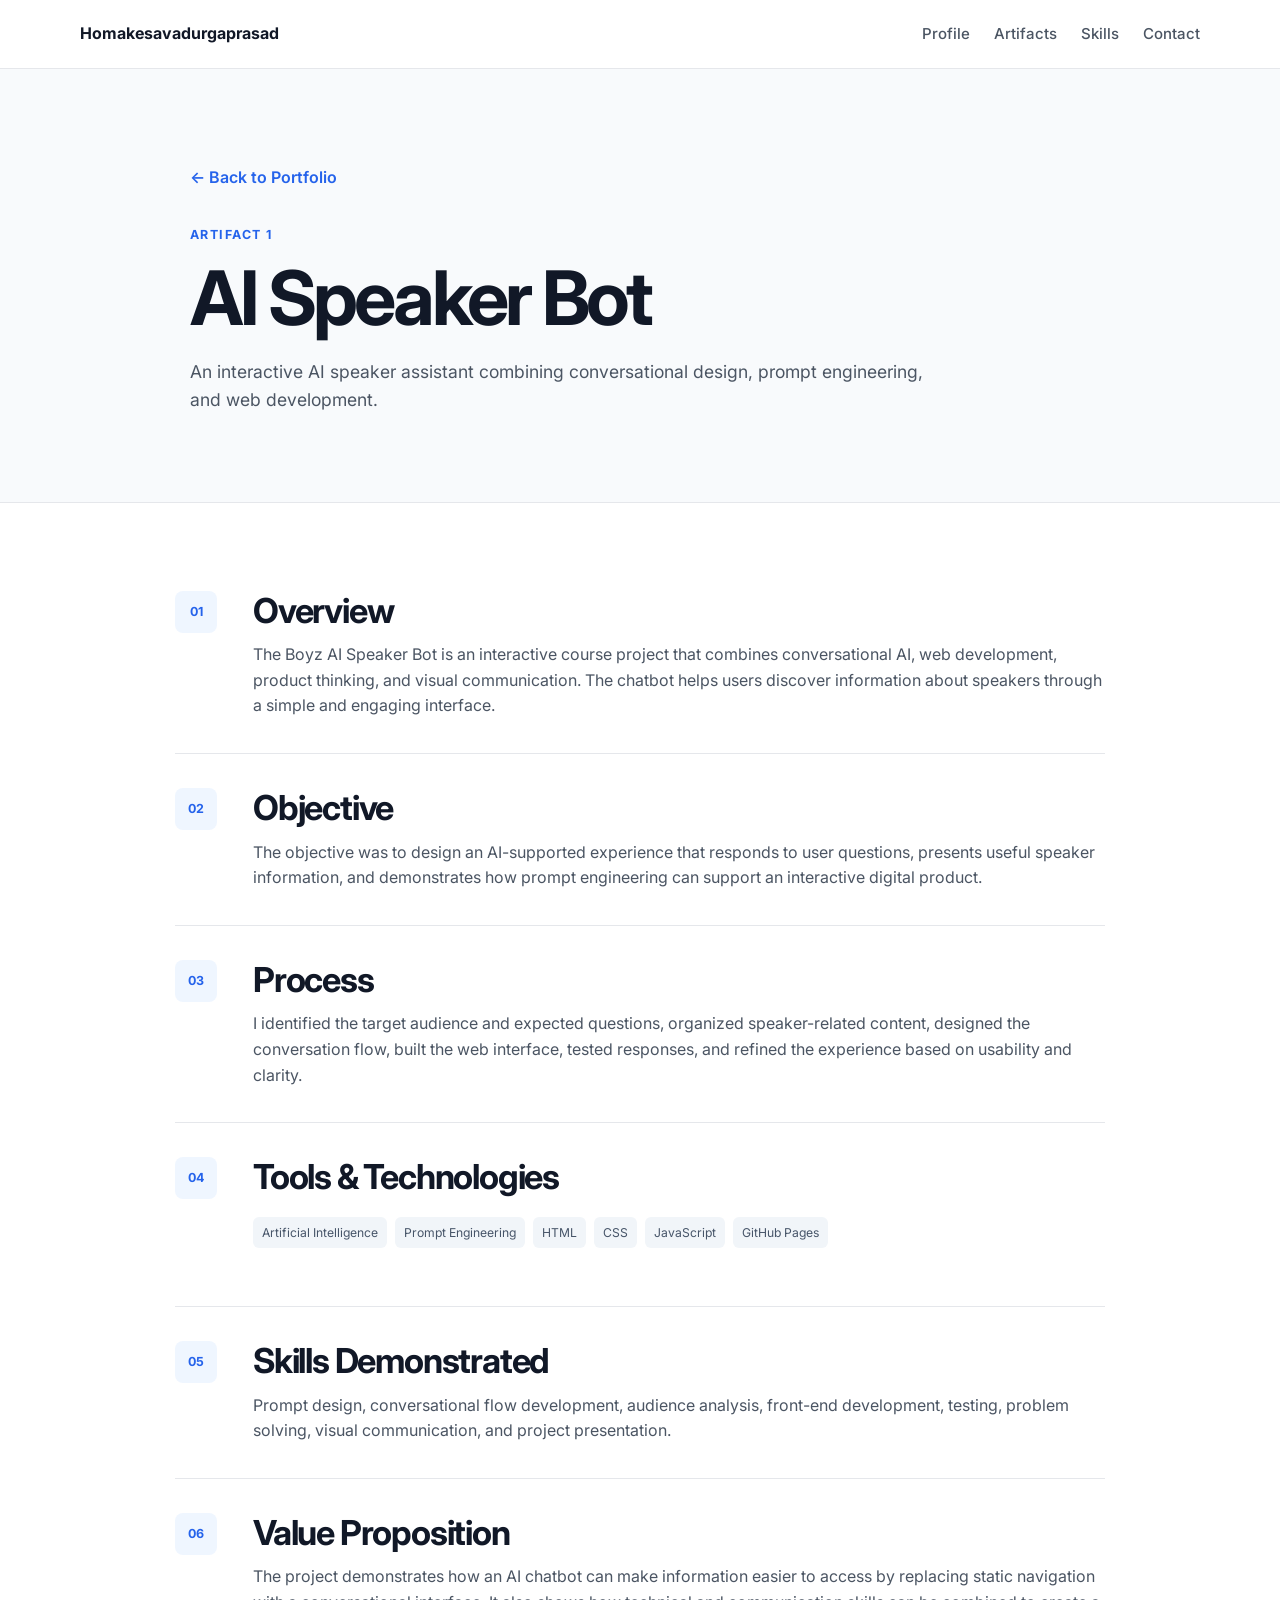
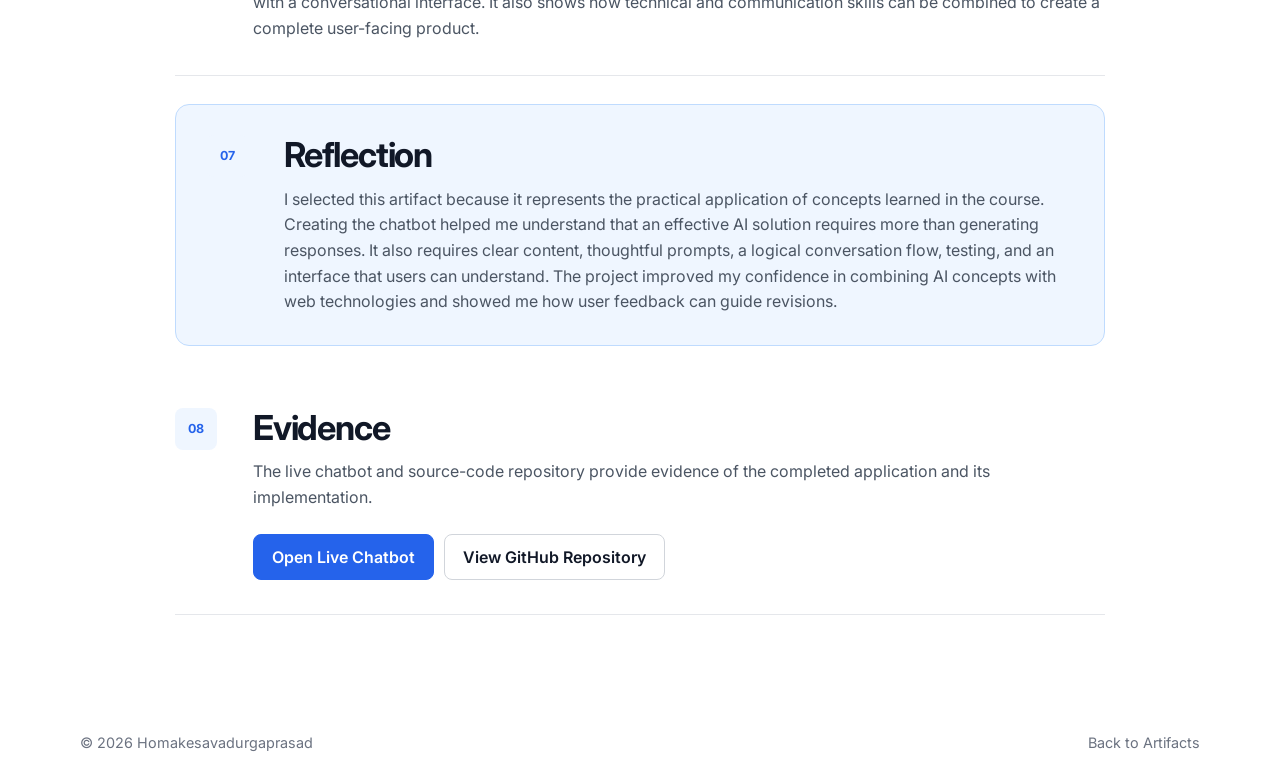
==== artifact-1.html @ 8fefa012 "Add files via upload" ====
<!DOCTYPE html>
<html lang="en">
<head>
  <meta charset="UTF-8" />
  <meta name="viewport" content="width=device-width, initial-scale=1.0" />
  <meta name="description" content="An interactive AI speaker assistant combining conversational design, prompt engineering, and web development." />
  <title>AI Speaker Bot | Homakesavadurgaprasad Portfolio</title>
  <link rel="preconnect" href="https://fonts.googleapis.com">
  <link rel="preconnect" href="https://fonts.gstatic.com" crossorigin>
  <link href="https://fonts.googleapis.com/css2?family=Inter:wght@400;500;600;700&display=swap" rel="stylesheet">
  <link rel="stylesheet" href="css/style.css" />
</head>
<body>
  <header class="header">
    <div class="container navigation">
      <a class="logo" href="index.html#profile">Homakesavadurgaprasad</a>
      <button id="menuButton" class="menu-button" aria-label="Open navigation menu">☰</button>
      <nav id="navigationLinks">
        <a href="index.html#profile">Profile</a>
        <a href="index.html#artifacts">Artifacts</a>
        <a href="index.html#skills">Skills</a>
        <a href="index.html#contact">Contact</a>
      </nav>
    </div>
  </header>
  <main>
    <section class="artifact-page-hero">
      <div class="container artifact-page-heading">
        <a class="back-link" href="index.html#artifacts">← Back to Portfolio</a>
        <p class="section-label">Artifact 1</p>
        <h1>AI Speaker Bot</h1>
        <p>An interactive AI speaker assistant combining conversational design, prompt engineering, and web development.</p>
      </div>
    </section>
    <section class="section">
      <div class="container artifact-detail-layout">
        <article class="detail-section">
          <span class="detail-number">01</span><div><h2>Overview</h2><p>The Boyz AI Speaker Bot is an interactive course project that combines conversational AI, web development, product thinking, and visual communication. The chatbot helps users discover information about speakers through a simple and engaging interface.</p></div>
        </article>
        <article class="detail-section">
          <span class="detail-number">02</span><div><h2>Objective</h2><p>The objective was to design an AI-supported experience that responds to user questions, presents useful speaker information, and demonstrates how prompt engineering can support an interactive digital product.</p></div>
        </article>
        <article class="detail-section">
          <span class="detail-number">03</span><div><h2>Process</h2><p>I identified the target audience and expected questions, organized speaker-related content, designed the conversation flow, built the web interface, tested responses, and refined the experience based on usability and clarity.</p></div>
        </article>
        <article class="detail-section">
          <span class="detail-number">04</span><div><h2>Tools &amp; Technologies</h2><div class="technology-tags"><span>Artificial Intelligence</span><span>Prompt Engineering</span><span>HTML</span><span>CSS</span><span>JavaScript</span><span>GitHub Pages</span></div></div>
        </article>
        <article class="detail-section">
          <span class="detail-number">05</span><div><h2>Skills Demonstrated</h2><p>Prompt design, conversational flow development, audience analysis, front-end development, testing, problem solving, visual communication, and project presentation.</p></div>
        </article>
        <article class="detail-section">
          <span class="detail-number">06</span><div><h2>Value Proposition</h2><p>The project demonstrates how an AI chatbot can make information easier to access by replacing static navigation with a conversational interface. It also shows how technical and communication skills can be combined to create a complete user-facing product.</p></div>
        </article>
        <article class="detail-section reflection-box">
          <span class="detail-number">07</span><div><h2>Reflection</h2><p>I selected this artifact because it represents the practical application of concepts learned in the course. Creating the chatbot helped me understand that an effective AI solution requires more than generating responses. It also requires clear content, thoughtful prompts, a logical conversation flow, testing, and an interface that users can understand. The project improved my confidence in combining AI concepts with web technologies and showed me how user feedback can guide revisions.</p></div>
        </article>
        <article class="detail-section">
          <span class="detail-number">08</span><div><h2>Evidence</h2><p>The live chatbot and source-code repository provide evidence of the completed application and its implementation.</p><div class="artifact-page-actions"><a class="primary-button" href="https://homakesava56.github.io/Tedtalker/" target="_blank" rel="noreferrer">Open Live Chatbot</a><a class="secondary-button" href="https://github.com/Homakesava56/AiSpeakerBot" target="_blank" rel="noreferrer">View GitHub Repository</a></div></div>
        </article>
      </div>
    </section>
  </main>
  <footer>
    <div class="container footer-content">
      <p>© <span id="currentYear"></span> Homakesavadurgaprasad</p>
      <a href="index.html#artifacts">Back to Artifacts</a>
    </div>
  </footer>
  <div id="imageModal" class="image-modal" aria-hidden="true">
    <div class="image-modal-background" data-close-modal></div>
    <div class="image-modal-content">
      <button id="closeModalButton" class="close-modal-button" aria-label="Close artifact preview">×</button>
      <h3 id="modalTitle"></h3>
      <img id="modalImage" src="" alt="" />
    </div>
  </div>
  <script src="js/script.js"></script>
</body>
</html>
---- css/style.css ----
* {
  box-sizing: border-box;
}

html {
  scroll-behavior: smooth;
}

body {
  margin: 0;
  color: #1f2937;
  background: #ffffff;
  font-family: "Inter", sans-serif;
  line-height: 1.6;
}

body.modal-open {
  overflow: hidden;
}

a {
  color: inherit;
  text-decoration: none;
}

button {
  font: inherit;
}

img {
  display: block;
  max-width: 100%;
}

.container {
  width: min(1120px, calc(100% - 40px));
  margin: 0 auto;
}

.header {
  position: sticky;
  top: 0;
  z-index: 100;
  background: rgba(255, 255, 255, 0.97);
  border-bottom: 1px solid #e5e7eb;
}

.navigation {
  min-height: 68px;
  display: flex;
  align-items: center;
  justify-content: space-between;
}

.logo {
  color: #111827;
  font-size: 1rem;
  font-weight: 700;
}

nav {
  display: flex;
  gap: 24px;
}

nav a {
  color: #4b5563;
  font-size: 0.94rem;
  font-weight: 500;
}

nav a:hover {
  color: #2563eb;
}

.menu-button {
  display: none;
  padding: 5px;
  border: 0;
  color: #111827;
  background: transparent;
  font-size: 1.4rem;
  cursor: pointer;
}

.hero {
  padding: 118px 0 100px;
  border-bottom: 1px solid #e5e7eb;
}

.hero-content {
  max-width: 800px;
}

.section-label {
  margin: 0 0 12px;
  color: #2563eb;
  font-size: 0.78rem;
  font-weight: 700;
  letter-spacing: 0.12em;
  text-transform: uppercase;
}

h1,
h2,
h3,
p {
  margin-top: 0;
}

h1 {
  margin-bottom: 22px;
  color: #111827;
  font-size: clamp(2.8rem, 6vw, 5.1rem);
  line-height: 1.08;
  letter-spacing: -0.05em;
}

h2 {
  margin-bottom: 18px;
  color: #111827;
  font-size: clamp(2rem, 4vw, 3.1rem);
  line-height: 1.15;
  letter-spacing: -0.035em;
}

h3 {
  color: #111827;
}

.hero-description {
  max-width: 700px;
  margin-bottom: 30px;
  color: #4b5563;
  font-size: 1.12rem;
}

.primary-button,
.secondary-button {
  display: inline-flex;
  min-height: 46px;
  padding: 0 18px;
  align-items: center;
  justify-content: center;
  border-radius: 8px;
  font-weight: 600;
  cursor: pointer;
}

.primary-button {
  border: 1px solid #2563eb;
  color: #ffffff;
  background: #2563eb;
}

.primary-button:hover {
  background: #1d4ed8;
}

.secondary-button {
  border: 1px solid #d1d5db;
  color: #111827;
  background: #ffffff;
}

.small-button {
  min-height: 42px;
  font-size: 0.9rem;
}

.section {
  padding: 88px 0;
}

.alternate-section {
  background: #f8fafc;
}

.section-heading {
  max-width: 720px;
  margin-bottom: 38px;
}

.section-heading > p:last-child {
  color: #6b7280;
}

.artifact-grid {
  display: grid;
  grid-template-columns: repeat(2, minmax(0, 1fr));
  gap: 24px;
}

.artifact-card {
  overflow: hidden;
  border: 1px solid #e5e7eb;
  border-radius: 14px;
  background: #ffffff;
}

.featured-artifact {
  grid-column: 1 / -1;
  display: grid;
  grid-template-columns: 1.05fr 0.95fr;
}

.artifact-image-link {
  width: 100%;
  padding: 0;
  border: 0;
  background: #f1f5f9;
  cursor: pointer;
  overflow: hidden;
}

.artifact-image-link img {
  width: 100%;
  height: 330px;
  object-fit: cover;
  object-position: top;
  transition: transform 0.25s ease;
}

.featured-artifact .artifact-image-link img {
  height: 100%;
  min-height: 460px;
}

.artifact-image-link:hover img {
  transform: scale(1.015);
}

.artifact-content {
  padding: 26px;
}

.featured-artifact .artifact-content {
  padding: 38px;
  align-self: center;
}

.artifact-type {
  margin-bottom: 9px;
  color: #2563eb;
  font-size: 0.76rem;
  font-weight: 700;
  text-transform: uppercase;
  letter-spacing: 0.08em;
}

.artifact-content h3 {
  margin-bottom: 12px;
  font-size: 1.35rem;
}

.featured-artifact h3 {
  font-size: 2rem;
}

.artifact-content > p:not(.artifact-type) {
  color: #6b7280;
}

.technology-tags {
  display: flex;
  flex-wrap: wrap;
  gap: 8px;
  margin: 20px 0 24px;
}

.technology-tags span {
  padding: 6px 9px;
  border-radius: 6px;
  color: #475569;
  background: #f1f5f9;
  font-size: 0.76rem;
}

.artifact-actions {
  display: flex;
  flex-wrap: wrap;
  gap: 10px;
}

.text-button {
  padding: 0;
  border: 0;
  color: #2563eb;
  background: transparent;
  font-weight: 600;
  cursor: pointer;
}

.two-column {
  display: grid;
  grid-template-columns: 0.9fr 1.1fr;
  gap: 70px;
}

.about-text p {
  color: #4b5563;
}

.skills-grid {
  display: grid;
  grid-template-columns: repeat(2, minmax(0, 1fr));
  gap: 18px;
}

.skill-group {
  padding: 22px;
  border-top: 2px solid #2563eb;
  background: #f8fafc;
}

.skill-group h3 {
  margin-bottom: 8px;
  font-size: 1rem;
}

.skill-group p {
  margin: 0;
  color: #6b7280;
  font-size: 0.92rem;
}

.contact-section {
  padding-top: 50px;
}

.contact-card {
  display: flex;
  padding: 44px;
  justify-content: space-between;
  gap: 50px;
  align-items: end;
  border-radius: 14px;
  color: #ffffff;
  background: #111827;
}

.contact-card h2 {
  color: #ffffff;
}

.contact-card p:not(.section-label) {
  color: #cbd5e1;
}

.contact-actions {
  display: flex;
  gap: 10px;
  flex-wrap: wrap;
}

.light-button {
  color: #ffffff;
  border-color: #4b5563;
  background: transparent;
}

footer {
  padding: 28px 0;
}

.footer-content {
  display: flex;
  justify-content: space-between;
  gap: 20px;
  color: #6b7280;
  font-size: 0.9rem;
}

.footer-content p {
  margin: 0;
}

.image-modal {
  position: fixed;
  inset: 0;
  z-index: 1000;
  display: none;
  place-items: center;
  padding: 24px;
}

.image-modal.open {
  display: grid;
}

.image-modal-background {
  position: absolute;
  inset: 0;
  background: rgba(15, 23, 42, 0.88);
}

.image-modal-content {
  position: relative;
  z-index: 1;
  width: min(1000px, 100%);
  max-height: 92vh;
  overflow: auto;
  padding: 18px;
  border-radius: 12px;
  background: #ffffff;
}

.image-modal-content h3 {
  margin: 0 50px 15px 0;
}

.image-modal-content img {
  width: 100%;
  height: auto;
}

.close-modal-button {
  position: absolute;
  top: 12px;
  right: 12px;
  width: 38px;
  height: 38px;
  border: 0;
  border-radius: 50%;
  color: #111827;
  background: #f1f5f9;
  font-size: 1.4rem;
  cursor: pointer;
}

@media (max-width: 850px) {
  .featured-artifact {
    display: block;
  }

  .featured-artifact .artifact-image-link img {
    min-height: 0;
    height: 380px;
  }

  .two-column {
    grid-template-columns: 1fr;
    gap: 24px;
  }

  .contact-card {
    align-items: start;
    flex-direction: column;
  }
}

@media (max-width: 680px) {
  .container {
    width: min(100% - 28px, 1120px);
  }

  .menu-button {
    display: block;
  }

  nav {
    position: absolute;
    top: 68px;
    left: 14px;
    right: 14px;
    display: none;
    padding: 18px;
    flex-direction: column;
    gap: 14px;
    background: #ffffff;
    border: 1px solid #e5e7eb;
    border-radius: 10px;
  }

  nav.open {
    display: flex;
  }

  .hero {
    padding: 88px 0 72px;
  }

  .section {
    padding: 66px 0;
  }

  .artifact-grid,
  .skills-grid {
    grid-template-columns: 1fr;
  }

  .featured-artifact {
    grid-column: auto;
  }

  .artifact-image-link img,
  .featured-artifact .artifact-image-link img {
    height: 300px;
  }

  .featured-artifact .artifact-content {
    padding: 26px;
  }

  .contact-card {
    padding: 30px 22px;
  }

  .footer-content {
    flex-direction: column;
  }
}

.profile-layout {
  display: grid;
  grid-template-columns: 1.25fr 0.75fr;
  gap: 70px;
  align-items: center;
}

.profile-actions {
  display: flex;
  flex-wrap: wrap;
  gap: 10px;
}

.profile-summary {
  padding: 26px;
  border: 1px solid #e5e7eb;
  border-radius: 14px;
  background: #f8fafc;
}

.profile-summary div {
  padding: 16px 0;
  border-bottom: 1px solid #e5e7eb;
}

.profile-summary div:first-child {
  padding-top: 0;
}

.profile-summary div:last-child {
  padding-bottom: 0;
  border-bottom: 0;
}

.profile-summary span,
.profile-summary strong {
  display: block;
}

.profile-summary span {
  margin-bottom: 4px;
  color: #6b7280;
  font-size: 0.78rem;
  text-transform: uppercase;
  letter-spacing: 0.07em;
}

.profile-summary strong {
  color: #111827;
}

.timeline {
  position: relative;
  max-width: 900px;
  margin: 0 auto;
}

.timeline::before {
  content: "";
  position: absolute;
  top: 0;
  bottom: 0;
  left: 155px;
  width: 1px;
  background: #dbe3ee;
}

.timeline-item {
  position: relative;
  display: grid;
  grid-template-columns: 125px 1fr;
  gap: 60px;
  padding: 0 0 42px;
}

.timeline-item:last-child {
  padding-bottom: 0;
}

.timeline-item::before {
  content: "";
  position: absolute;
  top: 7px;
  left: 149px;
  width: 13px;
  height: 13px;
  border: 3px solid #ffffff;
  border-radius: 50%;
  background: #2563eb;
  box-shadow: 0 0 0 1px #bfdbfe;
}

.timeline-year {
  padding-top: 3px;
  color: #2563eb;
  font-size: 0.86rem;
  font-weight: 700;
  text-align: right;
}

.timeline-content {
  padding: 0 0 4px;
}

.timeline-content h3 {
  margin-bottom: 8px;
}

.timeline-content p {
  margin: 0;
  color: #6b7280;
}

.use-case-grid {
  display: grid;
  grid-template-columns: repeat(3, minmax(0, 1fr));
  gap: 18px;
}

.use-case {
  padding: 24px;
  border: 1px solid #e5e7eb;
  border-radius: 12px;
  background: #ffffff;
}

.use-case > span {
  display: inline-grid;
  width: 38px;
  height: 38px;
  margin-bottom: 18px;
  place-items: center;
  border-radius: 8px;
  color: #2563eb;
  background: #eff6ff;
  font-size: 0.8rem;
  font-weight: 700;
}

.use-case h3 {
  margin-bottom: 9px;
  font-size: 1.05rem;
}

.use-case p {
  margin: 0;
  color: #6b7280;
  font-size: 0.92rem;
}

.progress-section {
  background: #111827;
}

.progress-layout {
  display: grid;
  grid-template-columns: 0.8fr 1.2fr;
  gap: 70px;
}

.progress-section h2 {
  color: #ffffff;
}

.progress-intro {
  color: #cbd5e1;
}

.progress-list {
  display: grid;
  grid-template-columns: repeat(2, minmax(0, 1fr));
  gap: 14px;
}

.progress-list div {
  padding: 20px;
  border: 1px solid #374151;
  border-radius: 10px;
  background: #172033;
}

.progress-list strong {
  display: block;
  margin-bottom: 7px;
  color: #ffffff;
}

.progress-list p {
  margin: 0;
  color: #aeb9ca;
  font-size: 0.9rem;
}

@media (max-width: 850px) {
  .profile-layout,
  .progress-layout {
    grid-template-columns: 1fr;
    gap: 35px;
  }

  .use-case-grid {
    grid-template-columns: repeat(2, minmax(0, 1fr));
  }
}

@media (max-width: 680px) {
  .timeline::before {
    left: 6px;
  }

  .timeline-item {
    grid-template-columns: 1fr;
    gap: 8px;
    padding-left: 30px;
  }

  .timeline-item::before {
    left: 0;
  }

  .timeline-year {
    text-align: left;
  }

  .use-case-grid,
  .progress-list {
    grid-template-columns: 1fr;
  }
}


@media (max-width: 680px) {
  .assessment-content {
    padding: 24px 20px;
  }

  .assessment-content p {
    font-size: 0.96rem;
    line-height: 1.75;
  }
}


/* Personal assessment */
.assessment-heading {
  max-width: 760px;
  margin-bottom: 34px;
}

.assessment-layout {
  display: grid;
  gap: 20px;
}

.assessment-columns {
  display: grid;
  grid-template-columns: repeat(2, minmax(0, 1fr));
  gap: 20px;
}

.assessment-panel {
  padding: 28px;
  border: 1px solid #e2e8f0;
  border-radius: 14px;
  background: #ffffff;
}

.assessment-overview {
  border-left: 4px solid #2563eb;
}

.assessment-reflection {
  background: #f8fafc;
  border-left: 4px solid #111827;
}

.assessment-panel-heading {
  display: flex;
  align-items: center;
  gap: 12px;
  margin-bottom: 16px;
}

.assessment-panel-heading h3 {
  margin: 0;
  font-size: 1.08rem;
}

.assessment-number {
  flex: 0 0 auto;
  width: 38px;
  height: 38px;
  display: grid;
  place-items: center;
  border-radius: 8px;
  color: #2563eb;
  background: #eff6ff;
  font-size: 0.78rem;
  font-weight: 700;
}

.assessment-panel p {
  margin: 0;
  color: #475569;
  font-size: 0.98rem;
  line-height: 1.8;
}

@media (max-width: 760px) {
  .assessment-columns {
    grid-template-columns: 1fr;
  }

  .assessment-panel {
    padding: 22px;
  }

  .assessment-panel p {
    font-size: 0.95rem;
    line-height: 1.75;
  }
}


/* Academic artifact cards and detail pages */
.academic-artifact-grid { align-items: stretch; }
.academic-artifact-card { position: relative; padding-top: 18px; }
.artifact-number { margin: 0 26px; color: #dbeafe; font-size: 3rem; font-weight: 700; line-height: 1; }
.artifact-page-hero { padding: 96px 0 70px; border-bottom: 1px solid #e5e7eb; background: #f8fafc; }
.artifact-page-heading { max-width: 900px; }
.artifact-page-heading h1 { margin-bottom: 20px; font-size: clamp(2.6rem, 6vw, 4.7rem); }
.artifact-page-heading > p:last-child { max-width: 760px; color: #4b5563; font-size: 1.1rem; }
.back-link { display: inline-block; margin-bottom: 34px; color: #2563eb; font-weight: 600; }
.artifact-detail-layout { max-width: 930px; }
.detail-section { display: grid; grid-template-columns: 54px 1fr; gap: 24px; padding: 34px 0; border-bottom: 1px solid #e5e7eb; }
.detail-section:first-child { padding-top: 0; }
.detail-section h2 { margin-bottom: 12px; font-size: clamp(1.55rem, 3vw, 2.15rem); }
.detail-section h3 { margin-bottom: 8px; }
.detail-section p { margin-bottom: 0; color: #4b5563; }
.detail-number { display: grid; width: 42px; height: 42px; place-items: center; border-radius: 8px; color: #2563eb; background: #eff6ff; font-size: .78rem; font-weight: 700; }
.reflection-box { margin: 28px 0; padding: 30px; border: 1px solid #bfdbfe; border-radius: 14px; background: #eff6ff; }
.artifact-page-actions { display: flex; flex-wrap: wrap; gap: 10px; margin-top: 24px; }
.report-content { max-width: 860px; }
.report-content h3 { margin: 32px 0 10px; }
.report-content p { color: #4b5563; }
@media (max-width: 680px) { .artifact-page-hero { padding: 72px 0 54px; } .detail-section { grid-template-columns: 1fr; gap: 12px; } .reflection-box { padding: 24px 20px; } }
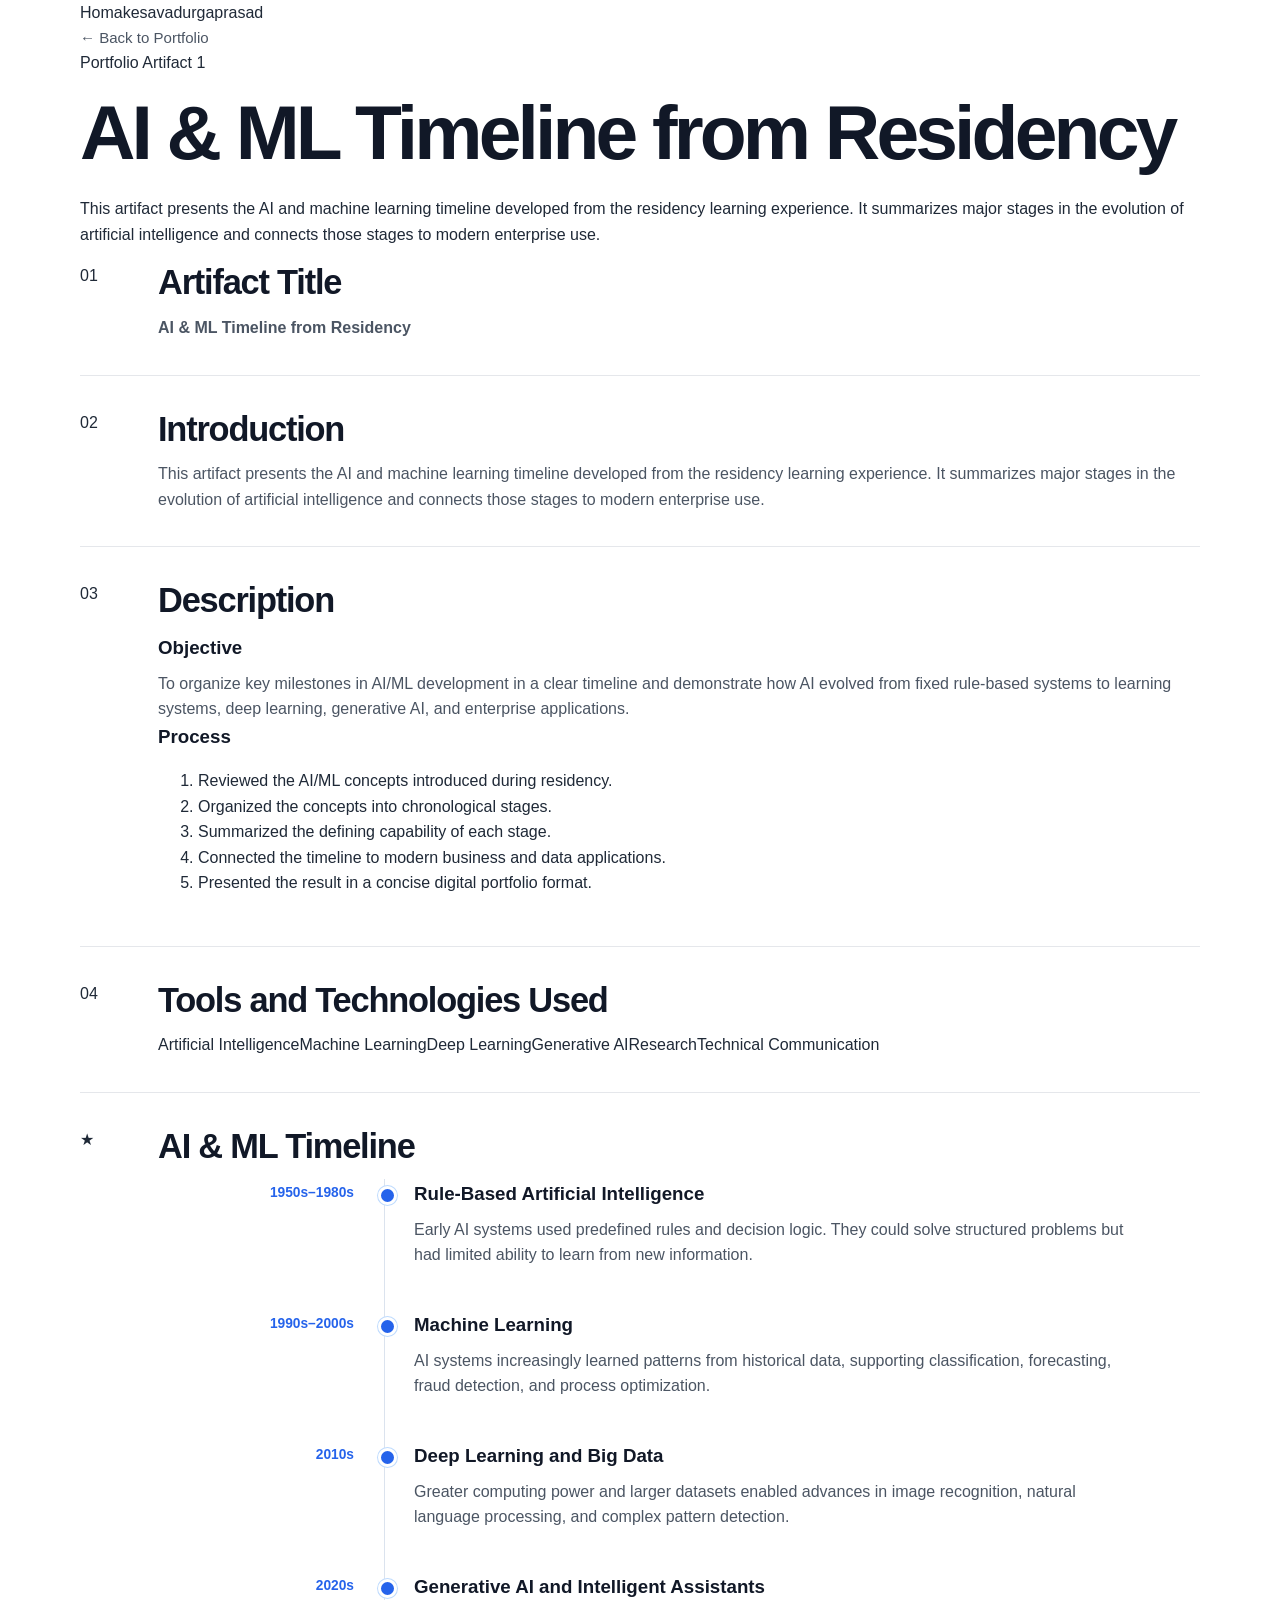
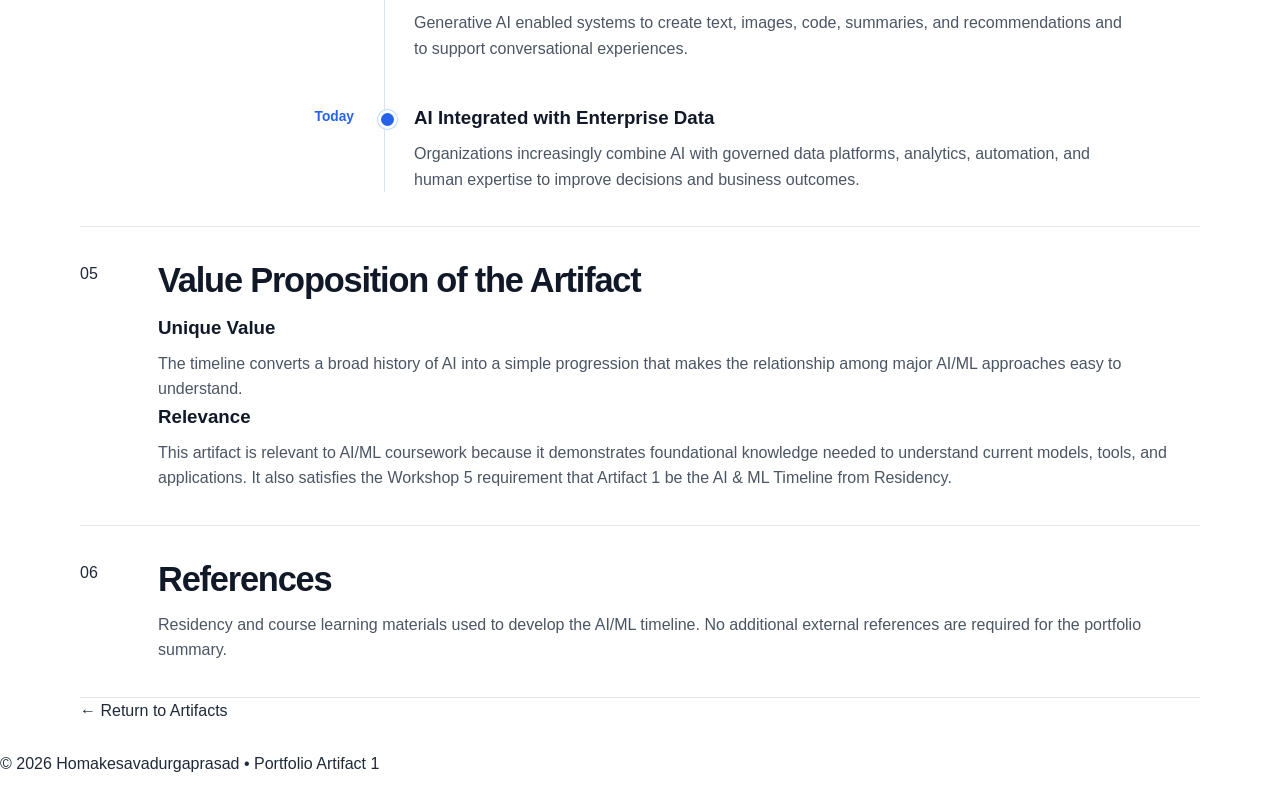
==== commit 8e51a5cc: "Revise artifact page for AI & ML timeline Updated the content and structure of the artifact page to " ====
--- a/artifact-1.html
+++ b/artifact-1.html
@@ -1,80 +1,32 @@
 <!DOCTYPE html>
-<html lang="en">
-<head>
-  <meta charset="UTF-8" />
-  <meta name="viewport" content="width=device-width, initial-scale=1.0" />
-  <meta name="description" content="An interactive AI speaker assistant combining conversational design, prompt engineering, and web development." />
-  <title>AI Speaker Bot | Homakesavadurgaprasad Portfolio</title>
-  <link rel="preconnect" href="https://fonts.googleapis.com">
-  <link rel="preconnect" href="https://fonts.gstatic.com" crossorigin>
-  <link href="https://fonts.googleapis.com/css2?family=Inter:wght@400;500;600;700&display=swap" rel="stylesheet">
-  <link rel="stylesheet" href="css/style.css" />
-</head>
+<html lang="en"><head><meta charset="UTF-8"><meta name="viewport" content="width=device-width,initial-scale=1">
+<title>Artifact 1 | AI &amp; ML Timeline from Residency</title><link rel="stylesheet" href="css/style.css"></head>
 <body>
-  <header class="header">
-    <div class="container navigation">
-      <a class="logo" href="index.html#profile">Homakesavadurgaprasad</a>
-      <button id="menuButton" class="menu-button" aria-label="Open navigation menu">☰</button>
-      <nav id="navigationLinks">
-        <a href="index.html#profile">Profile</a>
-        <a href="index.html#artifacts">Artifacts</a>
-        <a href="index.html#skills">Skills</a>
-        <a href="index.html#contact">Contact</a>
-      </nav>
-    </div>
-  </header>
-  <main>
-    <section class="artifact-page-hero">
-      <div class="container artifact-page-heading">
-        <a class="back-link" href="index.html#artifacts">← Back to Portfolio</a>
-        <p class="section-label">Artifact 1</p>
-        <h1>AI Speaker Bot</h1>
-        <p>An interactive AI speaker assistant combining conversational design, prompt engineering, and web development.</p>
-      </div>
-    </section>
-    <section class="section">
-      <div class="container artifact-detail-layout">
-        <article class="detail-section">
-          <span class="detail-number">01</span><div><h2>Overview</h2><p>The Boyz AI Speaker Bot is an interactive course project that combines conversational AI, web development, product thinking, and visual communication. The chatbot helps users discover information about speakers through a simple and engaging interface.</p></div>
-        </article>
-        <article class="detail-section">
-          <span class="detail-number">02</span><div><h2>Objective</h2><p>The objective was to design an AI-supported experience that responds to user questions, presents useful speaker information, and demonstrates how prompt engineering can support an interactive digital product.</p></div>
-        </article>
-        <article class="detail-section">
-          <span class="detail-number">03</span><div><h2>Process</h2><p>I identified the target audience and expected questions, organized speaker-related content, designed the conversation flow, built the web interface, tested responses, and refined the experience based on usability and clarity.</p></div>
-        </article>
-        <article class="detail-section">
-          <span class="detail-number">04</span><div><h2>Tools &amp; Technologies</h2><div class="technology-tags"><span>Artificial Intelligence</span><span>Prompt Engineering</span><span>HTML</span><span>CSS</span><span>JavaScript</span><span>GitHub Pages</span></div></div>
-        </article>
-        <article class="detail-section">
-          <span class="detail-number">05</span><div><h2>Skills Demonstrated</h2><p>Prompt design, conversational flow development, audience analysis, front-end development, testing, problem solving, visual communication, and project presentation.</p></div>
-        </article>
-        <article class="detail-section">
-          <span class="detail-number">06</span><div><h2>Value Proposition</h2><p>The project demonstrates how an AI chatbot can make information easier to access by replacing static navigation with a conversational interface. It also shows how technical and communication skills can be combined to create a complete user-facing product.</p></div>
-        </article>
-        <article class="detail-section reflection-box">
-          <span class="detail-number">07</span><div><h2>Reflection</h2><p>I selected this artifact because it represents the practical application of concepts learned in the course. Creating the chatbot helped me understand that an effective AI solution requires more than generating responses. It also requires clear content, thoughtful prompts, a logical conversation flow, testing, and an interface that users can understand. The project improved my confidence in combining AI concepts with web technologies and showed me how user feedback can guide revisions.</p></div>
-        </article>
-        <article class="detail-section">
-          <span class="detail-number">08</span><div><h2>Evidence</h2><p>The live chatbot and source-code repository provide evidence of the completed application and its implementation.</p><div class="artifact-page-actions"><a class="primary-button" href="https://homakesava56.github.io/Tedtalker/" target="_blank" rel="noreferrer">Open Live Chatbot</a><a class="secondary-button" href="https://github.com/Homakesava56/AiSpeakerBot" target="_blank" rel="noreferrer">View GitHub Repository</a></div></div>
-        </article>
-      </div>
-    </section>
-  </main>
-  <footer>
-    <div class="container footer-content">
-      <p>© <span id="currentYear"></span> Homakesavadurgaprasad</p>
-      <a href="index.html#artifacts">Back to Artifacts</a>
-    </div>
-  </footer>
-  <div id="imageModal" class="image-modal" aria-hidden="true">
-    <div class="image-modal-background" data-close-modal></div>
-    <div class="image-modal-content">
-      <button id="closeModalButton" class="close-modal-button" aria-label="Close artifact preview">×</button>
-      <h3 id="modalTitle"></h3>
-      <img id="modalImage" src="" alt="" />
-    </div>
-  </div>
-  <script src="js/script.js"></script>
-</body>
-</html>+<header class="site-header"><div class="container nav"><a class="brand" href="index.html">Homakesavadurgaprasad</a><nav class="nav-links open"><a href="index.html#artifacts">← Back to Portfolio</a></nav></div></header>
+<main>
+<section class="detail-hero"><div class="container"><p class="eyebrow">Portfolio Artifact 1</p><h1>AI &amp; ML Timeline from Residency</h1><p class="lead">This artifact presents the AI and machine learning timeline developed from the residency learning experience. It summarizes major stages in the evolution of artificial intelligence and connects those stages to modern enterprise use.</p></div></section>
+<div class="container detail-layout">
+<article class="detail-section"><div class="num">01</div><div><h2>Artifact Title</h2><p><strong>AI &amp; ML Timeline from Residency</strong></p></div></article>
+<article class="detail-section"><div class="num">02</div><div><h2>Introduction</h2><p>This artifact presents the AI and machine learning timeline developed from the residency learning experience. It summarizes major stages in the evolution of artificial intelligence and connects those stages to modern enterprise use.</p></div></article>
+<article class="detail-section"><div class="num">03</div><div><h2>Description</h2>
+<div class="subgrid"><div class="mini"><h3>Objective</h3><p>To organize key milestones in AI/ML development in a clear timeline and demonstrate how AI evolved from fixed rule-based systems to learning systems, deep learning, generative AI, and enterprise applications.</p></div>
+<div class="mini"><h3>Process</h3><ol><li>Reviewed the AI/ML concepts introduced during residency.</li><li>Organized the concepts into chronological stages.</li><li>Summarized the defining capability of each stage.</li><li>Connected the timeline to modern business and data applications.</li><li>Presented the result in a concise digital portfolio format.</li></ol></div></div></div></article>
+<article class="detail-section"><div class="num">04</div><div><h2>Tools and Technologies Used</h2><div class="tags"><span class="tag">Artificial Intelligence</span><span class="tag">Machine Learning</span><span class="tag">Deep Learning</span><span class="tag">Generative AI</span><span class="tag">Research</span><span class="tag">Technical Communication</span></div></div></article>
+
+<article class="detail-section"><div class="num">★</div><div><h2>AI &amp; ML Timeline</h2>
+<div class="timeline">
+<div class="timeline-item"><div class="timeline-year">1950s–1980s</div><div><h3>Rule-Based Artificial Intelligence</h3><p>Early AI systems used predefined rules and decision logic. They could solve structured problems but had limited ability to learn from new information.</p></div></div>
+<div class="timeline-item"><div class="timeline-year">1990s–2000s</div><div><h3>Machine Learning</h3><p>AI systems increasingly learned patterns from historical data, supporting classification, forecasting, fraud detection, and process optimization.</p></div></div>
+<div class="timeline-item"><div class="timeline-year">2010s</div><div><h3>Deep Learning and Big Data</h3><p>Greater computing power and larger datasets enabled advances in image recognition, natural language processing, and complex pattern detection.</p></div></div>
+<div class="timeline-item"><div class="timeline-year">2020s</div><div><h3>Generative AI and Intelligent Assistants</h3><p>Generative AI enabled systems to create text, images, code, summaries, and recommendations and to support conversational experiences.</p></div></div>
+<div class="timeline-item"><div class="timeline-year">Today</div><div><h3>AI Integrated with Enterprise Data</h3><p>Organizations increasingly combine AI with governed data platforms, analytics, automation, and human expertise to improve decisions and business outcomes.</p></div></div>
+</div></div></article>
+
+<article class="detail-section"><div class="num">05</div><div><h2>Value Proposition of the Artifact</h2>
+<div class="subgrid"><div class="mini"><h3>Unique Value</h3><p>The timeline converts a broad history of AI into a simple progression that makes the relationship among major AI/ML approaches easy to understand.</p></div>
+<div class="mini"><h3>Relevance</h3><p>This artifact is relevant to AI/ML coursework because it demonstrates foundational knowledge needed to understand current models, tools, and applications. It also satisfies the Workshop 5 requirement that Artifact 1 be the AI & ML Timeline from Residency.</p></div></div></div></article>
+<article class="detail-section"><div class="num">06</div><div><h2>References</h2><p>Residency and course learning materials used to develop the AI/ML timeline. No additional external references are required for the portfolio summary.</p></div></article>
+<div class="actions"><a class="btn secondary" href="index.html#artifacts">← Return to Artifacts</a></div>
+</div></main>
+<footer>© 2026 Homakesavadurgaprasad • Portfolio Artifact 1</footer>
+</body></html>
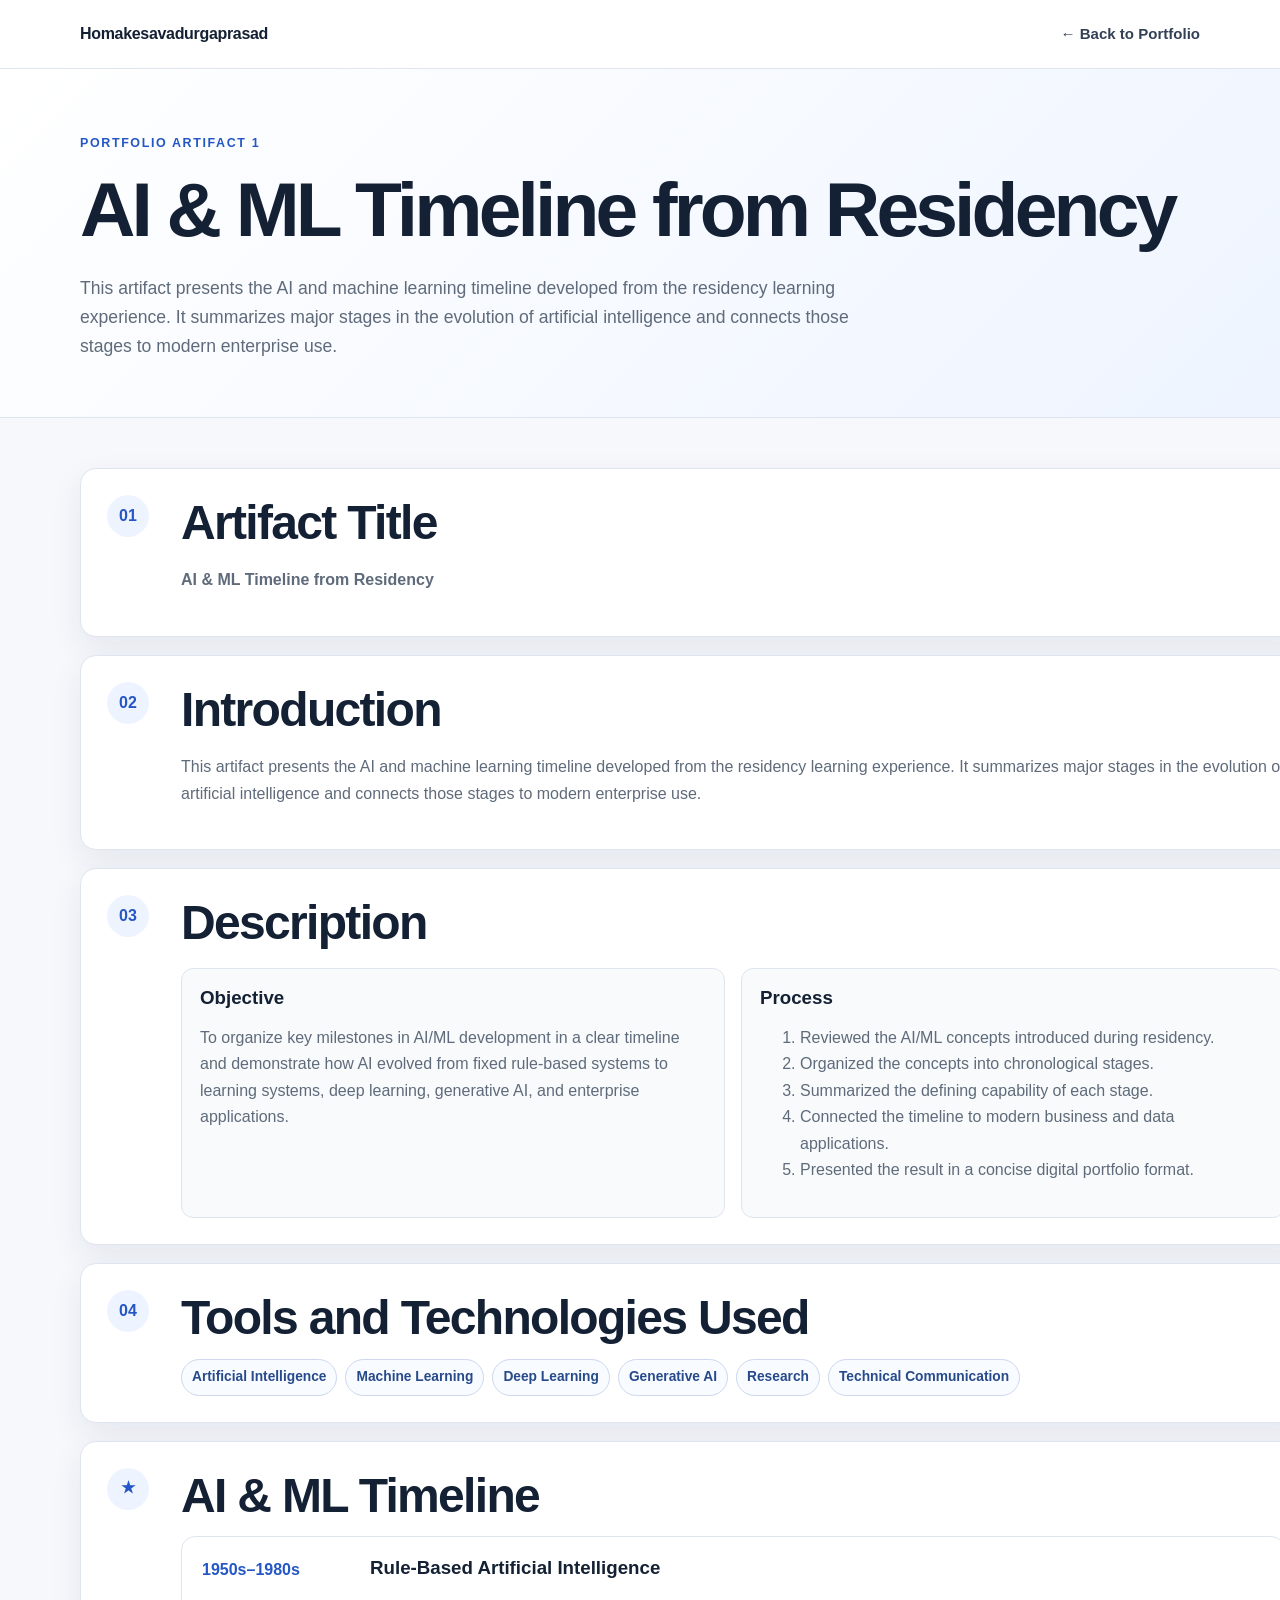
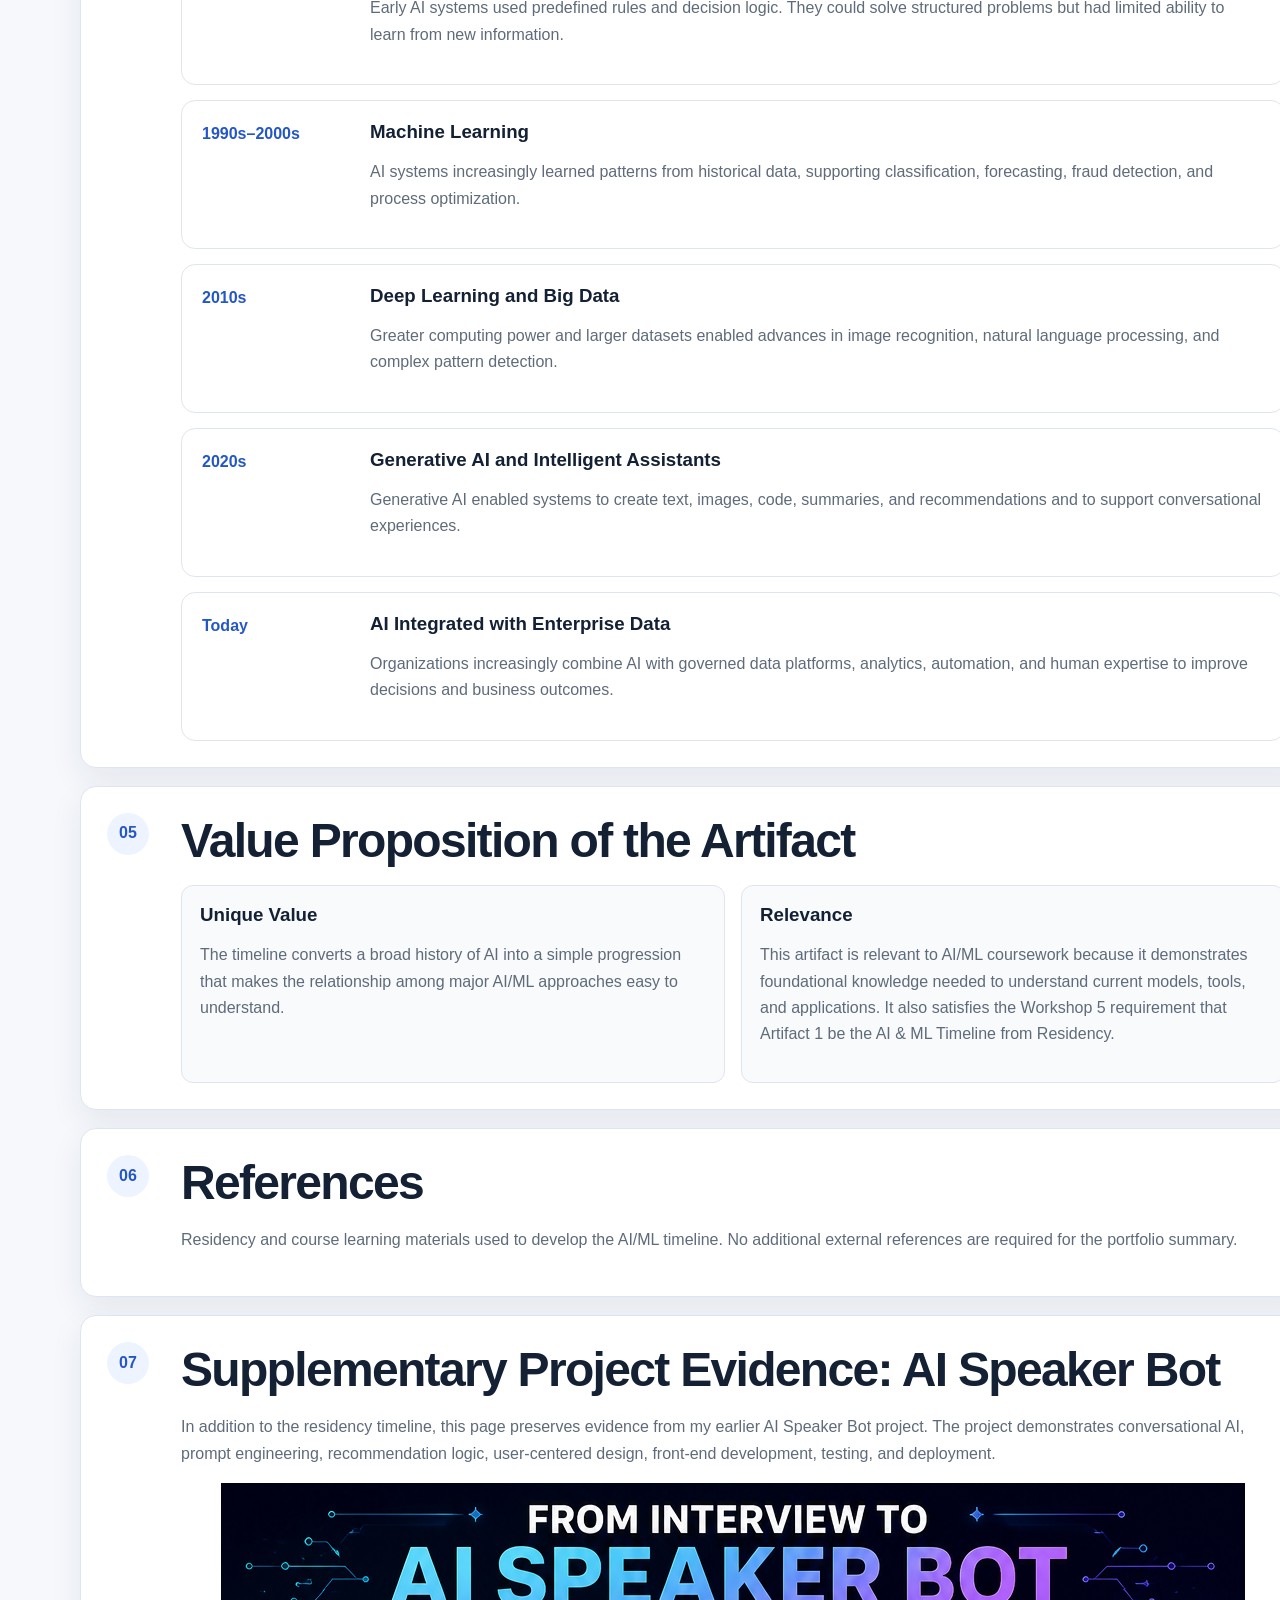
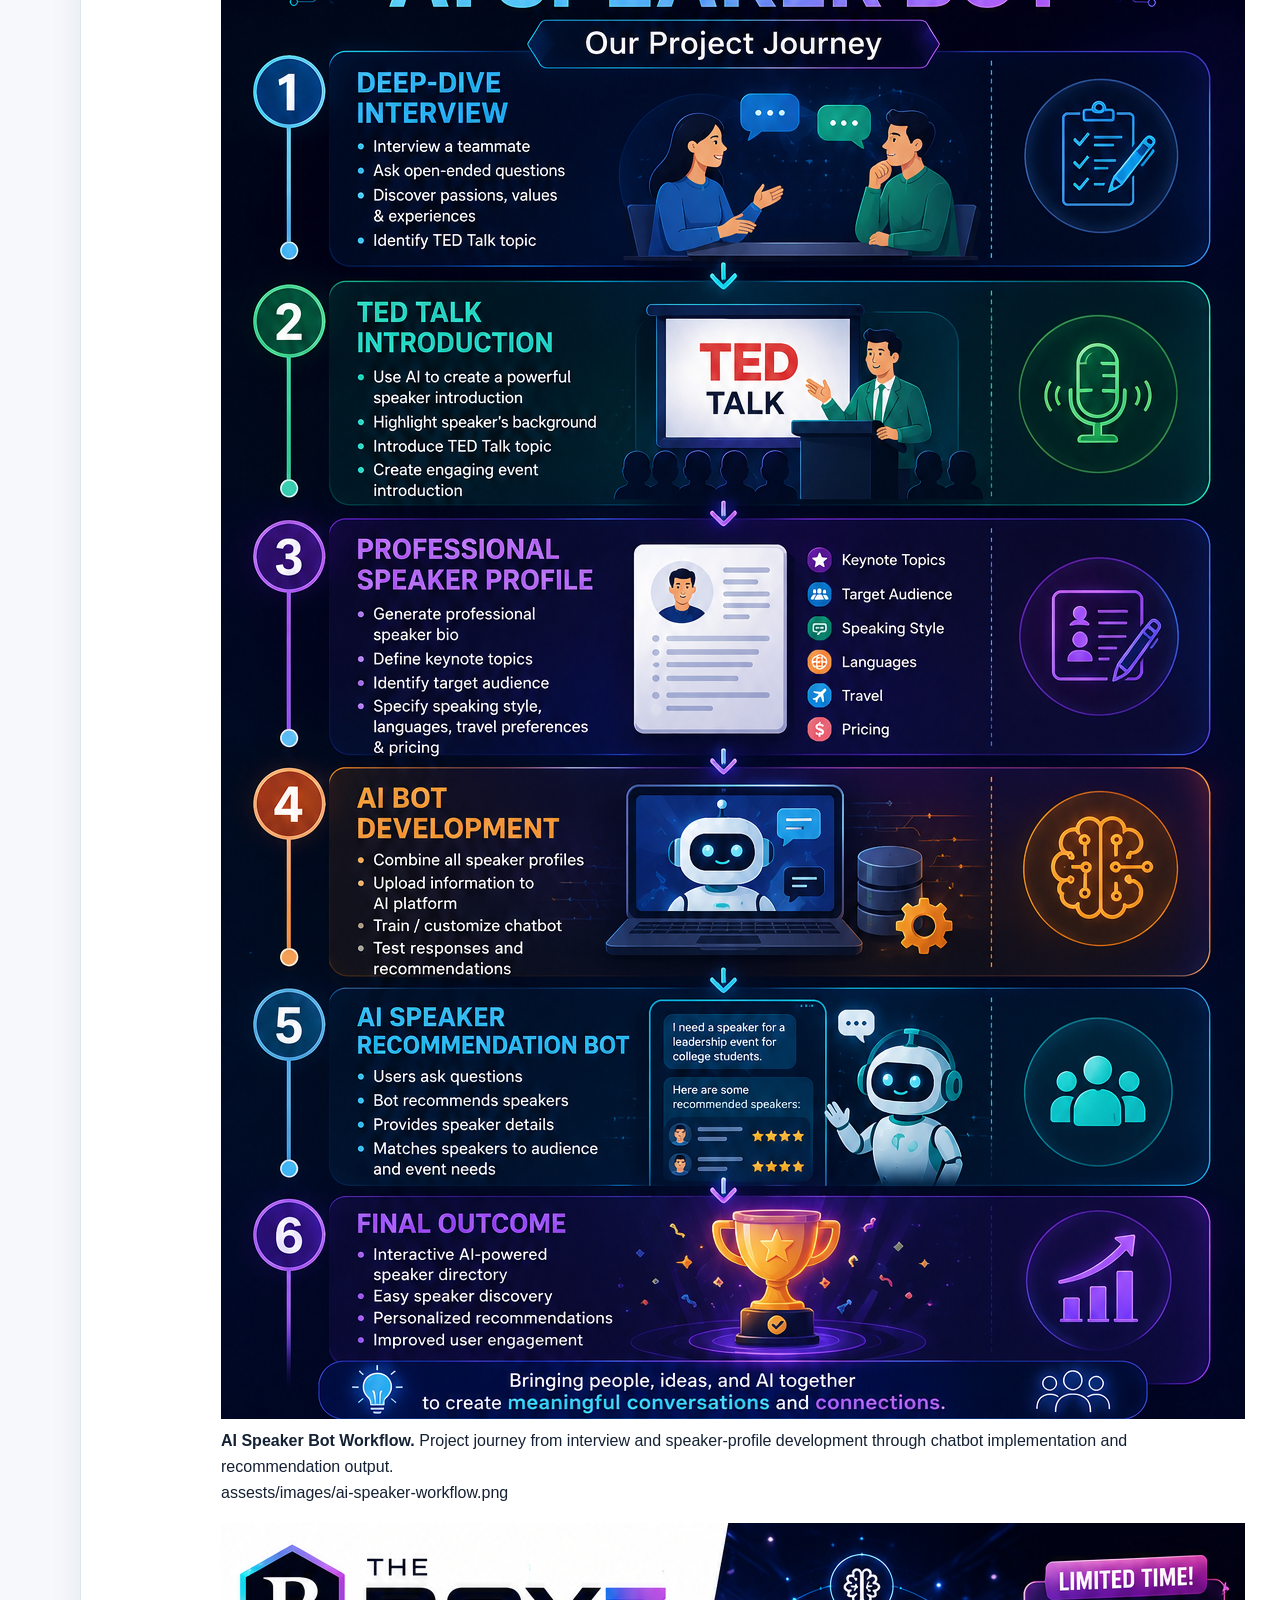
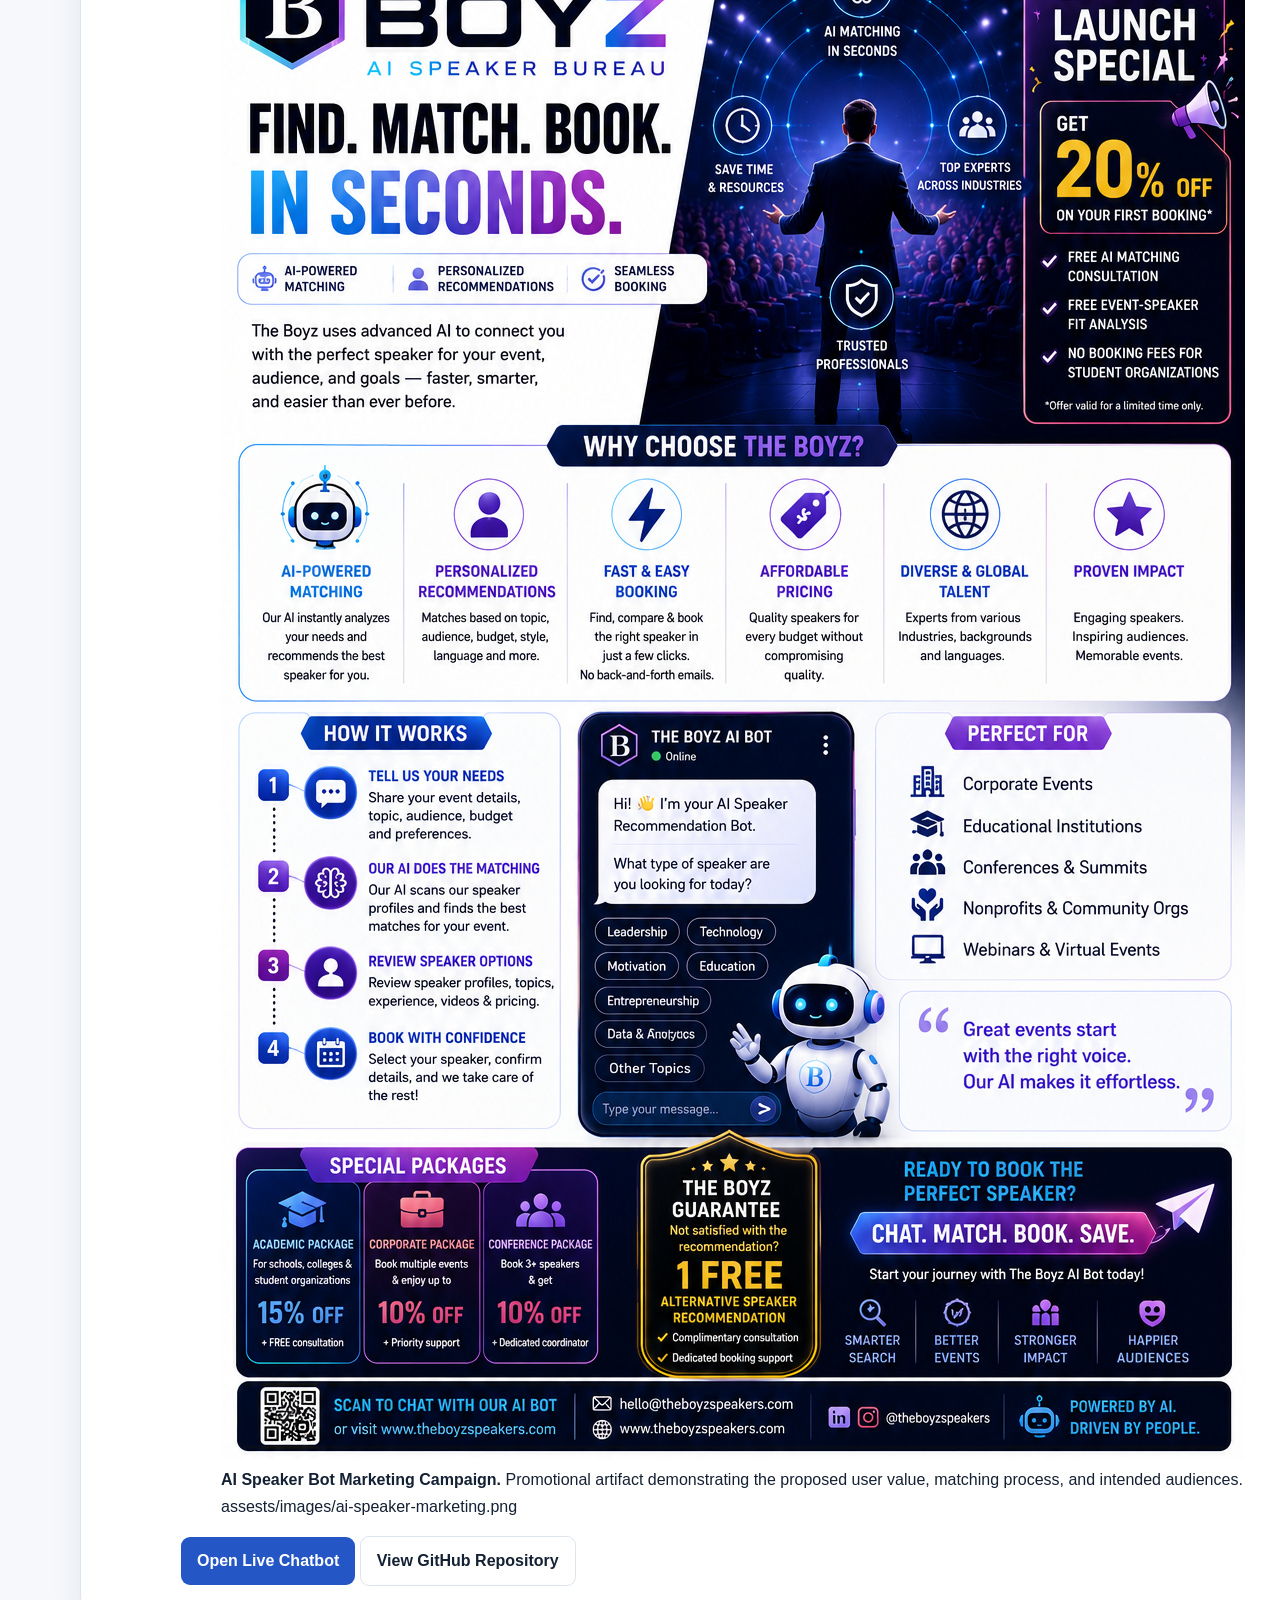
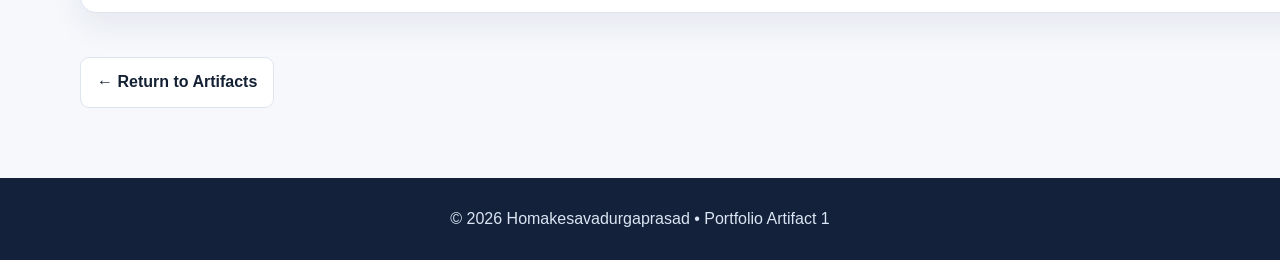
==== commit 744f8a06: "Add AI Speaker Bot project evidence section Added supplementary project evidence for AI Speaker Bot," ====
--- a/artifact-1.html
+++ b/artifact-1.html
@@ -26,6 +26,46 @@
 <div class="subgrid"><div class="mini"><h3>Unique Value</h3><p>The timeline converts a broad history of AI into a simple progression that makes the relationship among major AI/ML approaches easy to understand.</p></div>
 <div class="mini"><h3>Relevance</h3><p>This artifact is relevant to AI/ML coursework because it demonstrates foundational knowledge needed to understand current models, tools, and applications. It also satisfies the Workshop 5 requirement that Artifact 1 be the AI & ML Timeline from Residency.</p></div></div></div></article>
 <article class="detail-section"><div class="num">06</div><div><h2>References</h2><p>Residency and course learning materials used to develop the AI/ML timeline. No additional external references are required for the portfolio summary.</p></div></article>
+
+<article class="detail-section">
+  <div class="num">07</div>
+  <div>
+    <h2>Supplementary Project Evidence: AI Speaker Bot</h2>
+    <p>
+      In addition to the residency timeline, this page preserves evidence from my earlier AI Speaker Bot project.
+      The project demonstrates conversational AI, prompt engineering, recommendation logic, user-centered design,
+      front-end development, testing, and deployment.
+    </p>
+
+    <div class="evidence-gallery">
+      <figure class="evidence-figure">
+        <img src="assests/images/ai-speaker-workflow.png"
+             alt="AI Speaker Bot project workflow">
+        <figcaption>
+          <strong>AI Speaker Bot Workflow.</strong> Project journey from interview and speaker-profile development
+          through chatbot implementation and recommendation output.
+          <br><span class="path-note">assests/images/ai-speaker-workflow.png</span>
+        </figcaption>
+      </figure>
+
+      <figure class="evidence-figure">
+        <img src="assests/images/ai-speaker-marketing.png"
+             alt="AI Speaker Bot marketing campaign">
+        <figcaption>
+          <strong>AI Speaker Bot Marketing Campaign.</strong> Promotional artifact demonstrating the proposed
+          user value, matching process, and intended audiences.
+          <br><span class="path-note">assests/images/ai-speaker-marketing.png</span>
+        </figcaption>
+      </figure>
+    </div>
+
+    <div class="project-links">
+      <a class="btn primary" href="https://homakesava56.github.io/Tedtalker/" target="_blank" rel="noopener noreferrer">Open Live Chatbot</a>
+      <a class="btn secondary" href="https://github.com/Homakesava56/AiSpeakerBot" target="_blank" rel="noopener noreferrer">View GitHub Repository</a>
+    </div>
+  </div>
+</article>
+
 <div class="actions"><a class="btn secondary" href="index.html#artifacts">← Return to Artifacts</a></div>
 </div></main>
 <footer>© 2026 Homakesavadurgaprasad • Portfolio Artifact 1</footer>
--- a/css/style.css
+++ b/css/style.css
@@ -1,859 +1,49 @@
-* {
-  box-sizing: border-box;
+
+:root{
+  --bg:#f6f8fc;--surface:#ffffff;--ink:#142033;--muted:#5f6b7a;
+  --brand:#2457c5;--brand2:#183b86;--line:#dfe5ef;--soft:#eef4ff;
+  --ok:#166534;--shadow:0 12px 32px rgba(23,39,74,.08);
 }
-
-html {
-  scroll-behavior: smooth;
+*{box-sizing:border-box}html{scroll-behavior:smooth}
+body{margin:0;font-family:Inter,Arial,sans-serif;color:var(--ink);background:var(--bg);line-height:1.65}
+a{color:var(--brand);text-decoration:none}a:hover{text-decoration:underline}
+.container{width:min(1120px,calc(100% - 36px));margin:auto}
+.site-header{position:sticky;top:0;z-index:10;background:rgba(255,255,255,.96);border-bottom:1px solid var(--line);backdrop-filter:blur(10px)}
+.nav{min-height:68px;display:flex;align-items:center;justify-content:space-between;gap:20px}
+.brand{font-weight:800;color:var(--ink);letter-spacing:-.02em}
+.nav-links{display:flex;gap:18px;align-items:center}.nav-links a{color:#334155;font-weight:650;font-size:.94rem}
+.menu{display:none;border:0;background:none;font-size:1.5rem}
+.hero{padding:88px 0 70px;background:linear-gradient(135deg,#fff 0%,#eef4ff 100%);border-bottom:1px solid var(--line)}
+.eyebrow{font-size:.78rem;text-transform:uppercase;letter-spacing:.13em;color:var(--brand);font-weight:800;margin:0 0 10px}
+h1,h2,h3{line-height:1.18;margin-top:0}h1{font-size:clamp(2.5rem,6vw,4.8rem);letter-spacing:-.05em;margin-bottom:20px}
+h2{font-size:clamp(1.9rem,4vw,3rem);letter-spacing:-.035em;margin-bottom:12px}h3{margin-bottom:8px}
+.lead{font-size:1.1rem;color:var(--muted);max-width:800px}
+.hero-grid{display:grid;grid-template-columns:1.35fr .65fr;gap:28px;align-items:start}
+.summary-card,.card,.section-card{background:var(--surface);border:1px solid var(--line);border-radius:16px;box-shadow:var(--shadow)}
+.summary-card{padding:22px}.summary-card div{padding:12px 0;border-bottom:1px solid var(--line)}.summary-card div:last-child{border:0}
+.summary-card span{display:block;color:var(--muted);font-size:.82rem}.summary-card strong{display:block;margin-top:2px}
+.actions{display:flex;flex-wrap:wrap;gap:12px;margin-top:26px}.btn{display:inline-flex;align-items:center;justify-content:center;padding:11px 16px;border-radius:9px;font-weight:750}
+.btn.primary{background:var(--brand);color:#fff}.btn.secondary{background:#fff;border:1px solid var(--line);color:var(--ink)}
+.section{padding:72px 0}.alt{background:#fff}.section-heading{max-width:820px;margin-bottom:28px}
+.grid-2{display:grid;grid-template-columns:repeat(2,1fr);gap:20px}.grid-3{display:grid;grid-template-columns:repeat(3,1fr);gap:20px}
+.card{padding:24px}.card p{color:var(--muted)}.card .label{font-size:.76rem;color:var(--brand);font-weight:800;text-transform:uppercase;letter-spacing:.1em}
+.rubric-card{border-left:5px solid var(--brand)}
+.artifact-grid{display:grid;grid-template-columns:repeat(2,1fr);gap:22px}.artifact-card{background:#fff;border:1px solid var(--line);border-radius:18px;padding:26px;box-shadow:var(--shadow)}
+.artifact-card h3{font-size:1.35rem}.artifact-card p{color:var(--muted)}
+.badge{display:inline-block;padding:5px 9px;border-radius:999px;background:var(--soft);color:var(--brand2);font-size:.78rem;font-weight:800;margin-bottom:12px}
+.timeline{display:grid;gap:15px}.timeline-item{display:grid;grid-template-columns:150px 1fr;gap:18px;padding:20px;border:1px solid var(--line);border-radius:14px;background:#fff}
+.timeline-year{font-weight:800;color:var(--brand)}
+.detail-hero{padding:64px 0 38px;background:linear-gradient(135deg,#fff,#eef4ff);border-bottom:1px solid var(--line)}
+.detail-layout{display:grid;gap:18px;padding:50px 0 70px}.detail-section{display:grid;grid-template-columns:56px 1fr;gap:18px;padding:26px;background:#fff;border:1px solid var(--line);border-radius:16px;box-shadow:var(--shadow)}
+.num{width:42px;height:42px;border-radius:50%;background:var(--soft);color:var(--brand);display:flex;align-items:center;justify-content:center;font-weight:800}
+.subgrid{display:grid;grid-template-columns:repeat(2,1fr);gap:16px;margin-top:16px}.mini{background:#f8fafc;border:1px solid var(--line);border-radius:12px;padding:18px}.mini p,.detail-section p,.detail-section li{color:var(--muted)}
+.tags{display:flex;flex-wrap:wrap;gap:8px}.tag{padding:6px 10px;border:1px solid #cdd8ee;background:#f8fbff;border-radius:999px;color:#274a8a;font-size:.86rem;font-weight:650}
+.check{color:var(--ok);font-weight:800}.note{padding:16px 18px;background:#f8fafc;border-left:4px solid var(--brand);border-radius:8px;color:#475569}
+footer{padding:28px 0;background:#13213b;color:#dbe5f3;text-align:center}
+.small{font-size:.9rem;color:var(--muted)}
+@media(max-width:820px){
+  .hero-grid,.grid-2,.grid-3,.artifact-grid,.subgrid{grid-template-columns:1fr}
+  .timeline-item{grid-template-columns:1fr;gap:6px}
+  .nav-links{display:none;position:absolute;left:0;right:0;top:68px;background:#fff;padding:18px 22px;border-bottom:1px solid var(--line);flex-direction:column;align-items:flex-start}
+  .nav-links.open{display:flex}.menu{display:block}.detail-section{grid-template-columns:1fr}.num{margin-bottom:2px}
 }
-
-body {
-  margin: 0;
-  color: #1f2937;
-  background: #ffffff;
-  font-family: "Inter", sans-serif;
-  line-height: 1.6;
-}
-
-body.modal-open {
-  overflow: hidden;
-}
-
-a {
-  color: inherit;
-  text-decoration: none;
-}
-
-button {
-  font: inherit;
-}
-
-img {
-  display: block;
-  max-width: 100%;
-}
-
-.container {
-  width: min(1120px, calc(100% - 40px));
-  margin: 0 auto;
-}
-
-.header {
-  position: sticky;
-  top: 0;
-  z-index: 100;
-  background: rgba(255, 255, 255, 0.97);
-  border-bottom: 1px solid #e5e7eb;
-}
-
-.navigation {
-  min-height: 68px;
-  display: flex;
-  align-items: center;
-  justify-content: space-between;
-}
-
-.logo {
-  color: #111827;
-  font-size: 1rem;
-  font-weight: 700;
-}
-
-nav {
-  display: flex;
-  gap: 24px;
-}
-
-nav a {
-  color: #4b5563;
-  font-size: 0.94rem;
-  font-weight: 500;
-}
-
-nav a:hover {
-  color: #2563eb;
-}
-
-.menu-button {
-  display: none;
-  padding: 5px;
-  border: 0;
-  color: #111827;
-  background: transparent;
-  font-size: 1.4rem;
-  cursor: pointer;
-}
-
-.hero {
-  padding: 118px 0 100px;
-  border-bottom: 1px solid #e5e7eb;
-}
-
-.hero-content {
-  max-width: 800px;
-}
-
-.section-label {
-  margin: 0 0 12px;
-  color: #2563eb;
-  font-size: 0.78rem;
-  font-weight: 700;
-  letter-spacing: 0.12em;
-  text-transform: uppercase;
-}
-
-h1,
-h2,
-h3,
-p {
-  margin-top: 0;
-}
-
-h1 {
-  margin-bottom: 22px;
-  color: #111827;
-  font-size: clamp(2.8rem, 6vw, 5.1rem);
-  line-height: 1.08;
-  letter-spacing: -0.05em;
-}
-
-h2 {
-  margin-bottom: 18px;
-  color: #111827;
-  font-size: clamp(2rem, 4vw, 3.1rem);
-  line-height: 1.15;
-  letter-spacing: -0.035em;
-}
-
-h3 {
-  color: #111827;
-}
-
-.hero-description {
-  max-width: 700px;
-  margin-bottom: 30px;
-  color: #4b5563;
-  font-size: 1.12rem;
-}
-
-.primary-button,
-.secondary-button {
-  display: inline-flex;
-  min-height: 46px;
-  padding: 0 18px;
-  align-items: center;
-  justify-content: center;
-  border-radius: 8px;
-  font-weight: 600;
-  cursor: pointer;
-}
-
-.primary-button {
-  border: 1px solid #2563eb;
-  color: #ffffff;
-  background: #2563eb;
-}
-
-.primary-button:hover {
-  background: #1d4ed8;
-}
-
-.secondary-button {
-  border: 1px solid #d1d5db;
-  color: #111827;
-  background: #ffffff;
-}
-
-.small-button {
-  min-height: 42px;
-  font-size: 0.9rem;
-}
-
-.section {
-  padding: 88px 0;
-}
-
-.alternate-section {
-  background: #f8fafc;
-}
-
-.section-heading {
-  max-width: 720px;
-  margin-bottom: 38px;
-}
-
-.section-heading > p:last-child {
-  color: #6b7280;
-}
-
-.artifact-grid {
-  display: grid;
-  grid-template-columns: repeat(2, minmax(0, 1fr));
-  gap: 24px;
-}
-
-.artifact-card {
-  overflow: hidden;
-  border: 1px solid #e5e7eb;
-  border-radius: 14px;
-  background: #ffffff;
-}
-
-.featured-artifact {
-  grid-column: 1 / -1;
-  display: grid;
-  grid-template-columns: 1.05fr 0.95fr;
-}
-
-.artifact-image-link {
-  width: 100%;
-  padding: 0;
-  border: 0;
-  background: #f1f5f9;
-  cursor: pointer;
-  overflow: hidden;
-}
-
-.artifact-image-link img {
-  width: 100%;
-  height: 330px;
-  object-fit: cover;
-  object-position: top;
-  transition: transform 0.25s ease;
-}
-
-.featured-artifact .artifact-image-link img {
-  height: 100%;
-  min-height: 460px;
-}
-
-.artifact-image-link:hover img {
-  transform: scale(1.015);
-}
-
-.artifact-content {
-  padding: 26px;
-}
-
-.featured-artifact .artifact-content {
-  padding: 38px;
-  align-self: center;
-}
-
-.artifact-type {
-  margin-bottom: 9px;
-  color: #2563eb;
-  font-size: 0.76rem;
-  font-weight: 700;
-  text-transform: uppercase;
-  letter-spacing: 0.08em;
-}
-
-.artifact-content h3 {
-  margin-bottom: 12px;
-  font-size: 1.35rem;
-}
-
-.featured-artifact h3 {
-  font-size: 2rem;
-}
-
-.artifact-content > p:not(.artifact-type) {
-  color: #6b7280;
-}
-
-.technology-tags {
-  display: flex;
-  flex-wrap: wrap;
-  gap: 8px;
-  margin: 20px 0 24px;
-}
-
-.technology-tags span {
-  padding: 6px 9px;
-  border-radius: 6px;
-  color: #475569;
-  background: #f1f5f9;
-  font-size: 0.76rem;
-}
-
-.artifact-actions {
-  display: flex;
-  flex-wrap: wrap;
-  gap: 10px;
-}
-
-.text-button {
-  padding: 0;
-  border: 0;
-  color: #2563eb;
-  background: transparent;
-  font-weight: 600;
-  cursor: pointer;
-}
-
-.two-column {
-  display: grid;
-  grid-template-columns: 0.9fr 1.1fr;
-  gap: 70px;
-}
-
-.about-text p {
-  color: #4b5563;
-}
-
-.skills-grid {
-  display: grid;
-  grid-template-columns: repeat(2, minmax(0, 1fr));
-  gap: 18px;
-}
-
-.skill-group {
-  padding: 22px;
-  border-top: 2px solid #2563eb;
-  background: #f8fafc;
-}
-
-.skill-group h3 {
-  margin-bottom: 8px;
-  font-size: 1rem;
-}
-
-.skill-group p {
-  margin: 0;
-  color: #6b7280;
-  font-size: 0.92rem;
-}
-
-.contact-section {
-  padding-top: 50px;
-}
-
-.contact-card {
-  display: flex;
-  padding: 44px;
-  justify-content: space-between;
-  gap: 50px;
-  align-items: end;
-  border-radius: 14px;
-  color: #ffffff;
-  background: #111827;
-}
-
-.contact-card h2 {
-  color: #ffffff;
-}
-
-.contact-card p:not(.section-label) {
-  color: #cbd5e1;
-}
-
-.contact-actions {
-  display: flex;
-  gap: 10px;
-  flex-wrap: wrap;
-}
-
-.light-button {
-  color: #ffffff;
-  border-color: #4b5563;
-  background: transparent;
-}
-
-footer {
-  padding: 28px 0;
-}
-
-.footer-content {
-  display: flex;
-  justify-content: space-between;
-  gap: 20px;
-  color: #6b7280;
-  font-size: 0.9rem;
-}
-
-.footer-content p {
-  margin: 0;
-}
-
-.image-modal {
-  position: fixed;
-  inset: 0;
-  z-index: 1000;
-  display: none;
-  place-items: center;
-  padding: 24px;
-}
-
-.image-modal.open {
-  display: grid;
-}
-
-.image-modal-background {
-  position: absolute;
-  inset: 0;
-  background: rgba(15, 23, 42, 0.88);
-}
-
-.image-modal-content {
-  position: relative;
-  z-index: 1;
-  width: min(1000px, 100%);
-  max-height: 92vh;
-  overflow: auto;
-  padding: 18px;
-  border-radius: 12px;
-  background: #ffffff;
-}
-
-.image-modal-content h3 {
-  margin: 0 50px 15px 0;
-}
-
-.image-modal-content img {
-  width: 100%;
-  height: auto;
-}
-
-.close-modal-button {
-  position: absolute;
-  top: 12px;
-  right: 12px;
-  width: 38px;
-  height: 38px;
-  border: 0;
-  border-radius: 50%;
-  color: #111827;
-  background: #f1f5f9;
-  font-size: 1.4rem;
-  cursor: pointer;
-}
-
-@media (max-width: 850px) {
-  .featured-artifact {
-    display: block;
-  }
-
-  .featured-artifact .artifact-image-link img {
-    min-height: 0;
-    height: 380px;
-  }
-
-  .two-column {
-    grid-template-columns: 1fr;
-    gap: 24px;
-  }
-
-  .contact-card {
-    align-items: start;
-    flex-direction: column;
-  }
-}
-
-@media (max-width: 680px) {
-  .container {
-    width: min(100% - 28px, 1120px);
-  }
-
-  .menu-button {
-    display: block;
-  }
-
-  nav {
-    position: absolute;
-    top: 68px;
-    left: 14px;
-    right: 14px;
-    display: none;
-    padding: 18px;
-    flex-direction: column;
-    gap: 14px;
-    background: #ffffff;
-    border: 1px solid #e5e7eb;
-    border-radius: 10px;
-  }
-
-  nav.open {
-    display: flex;
-  }
-
-  .hero {
-    padding: 88px 0 72px;
-  }
-
-  .section {
-    padding: 66px 0;
-  }
-
-  .artifact-grid,
-  .skills-grid {
-    grid-template-columns: 1fr;
-  }
-
-  .featured-artifact {
-    grid-column: auto;
-  }
-
-  .artifact-image-link img,
-  .featured-artifact .artifact-image-link img {
-    height: 300px;
-  }
-
-  .featured-artifact .artifact-content {
-    padding: 26px;
-  }
-
-  .contact-card {
-    padding: 30px 22px;
-  }
-
-  .footer-content {
-    flex-direction: column;
-  }
-}
-
-.profile-layout {
-  display: grid;
-  grid-template-columns: 1.25fr 0.75fr;
-  gap: 70px;
-  align-items: center;
-}
-
-.profile-actions {
-  display: flex;
-  flex-wrap: wrap;
-  gap: 10px;
-}
-
-.profile-summary {
-  padding: 26px;
-  border: 1px solid #e5e7eb;
-  border-radius: 14px;
-  background: #f8fafc;
-}
-
-.profile-summary div {
-  padding: 16px 0;
-  border-bottom: 1px solid #e5e7eb;
-}
-
-.profile-summary div:first-child {
-  padding-top: 0;
-}
-
-.profile-summary div:last-child {
-  padding-bottom: 0;
-  border-bottom: 0;
-}
-
-.profile-summary span,
-.profile-summary strong {
-  display: block;
-}
-
-.profile-summary span {
-  margin-bottom: 4px;
-  color: #6b7280;
-  font-size: 0.78rem;
-  text-transform: uppercase;
-  letter-spacing: 0.07em;
-}
-
-.profile-summary strong {
-  color: #111827;
-}
-
-.timeline {
-  position: relative;
-  max-width: 900px;
-  margin: 0 auto;
-}
-
-.timeline::before {
-  content: "";
-  position: absolute;
-  top: 0;
-  bottom: 0;
-  left: 155px;
-  width: 1px;
-  background: #dbe3ee;
-}
-
-.timeline-item {
-  position: relative;
-  display: grid;
-  grid-template-columns: 125px 1fr;
-  gap: 60px;
-  padding: 0 0 42px;
-}
-
-.timeline-item:last-child {
-  padding-bottom: 0;
-}
-
-.timeline-item::before {
-  content: "";
-  position: absolute;
-  top: 7px;
-  left: 149px;
-  width: 13px;
-  height: 13px;
-  border: 3px solid #ffffff;
-  border-radius: 50%;
-  background: #2563eb;
-  box-shadow: 0 0 0 1px #bfdbfe;
-}
-
-.timeline-year {
-  padding-top: 3px;
-  color: #2563eb;
-  font-size: 0.86rem;
-  font-weight: 700;
-  text-align: right;
-}
-
-.timeline-content {
-  padding: 0 0 4px;
-}
-
-.timeline-content h3 {
-  margin-bottom: 8px;
-}
-
-.timeline-content p {
-  margin: 0;
-  color: #6b7280;
-}
-
-.use-case-grid {
-  display: grid;
-  grid-template-columns: repeat(3, minmax(0, 1fr));
-  gap: 18px;
-}
-
-.use-case {
-  padding: 24px;
-  border: 1px solid #e5e7eb;
-  border-radius: 12px;
-  background: #ffffff;
-}
-
-.use-case > span {
-  display: inline-grid;
-  width: 38px;
-  height: 38px;
-  margin-bottom: 18px;
-  place-items: center;
-  border-radius: 8px;
-  color: #2563eb;
-  background: #eff6ff;
-  font-size: 0.8rem;
-  font-weight: 700;
-}
-
-.use-case h3 {
-  margin-bottom: 9px;
-  font-size: 1.05rem;
-}
-
-.use-case p {
-  margin: 0;
-  color: #6b7280;
-  font-size: 0.92rem;
-}
-
-.progress-section {
-  background: #111827;
-}
-
-.progress-layout {
-  display: grid;
-  grid-template-columns: 0.8fr 1.2fr;
-  gap: 70px;
-}
-
-.progress-section h2 {
-  color: #ffffff;
-}
-
-.progress-intro {
-  color: #cbd5e1;
-}
-
-.progress-list {
-  display: grid;
-  grid-template-columns: repeat(2, minmax(0, 1fr));
-  gap: 14px;
-}
-
-.progress-list div {
-  padding: 20px;
-  border: 1px solid #374151;
-  border-radius: 10px;
-  background: #172033;
-}
-
-.progress-list strong {
-  display: block;
-  margin-bottom: 7px;
-  color: #ffffff;
-}
-
-.progress-list p {
-  margin: 0;
-  color: #aeb9ca;
-  font-size: 0.9rem;
-}
-
-@media (max-width: 850px) {
-  .profile-layout,
-  .progress-layout {
-    grid-template-columns: 1fr;
-    gap: 35px;
-  }
-
-  .use-case-grid {
-    grid-template-columns: repeat(2, minmax(0, 1fr));
-  }
-}
-
-@media (max-width: 680px) {
-  .timeline::before {
-    left: 6px;
-  }
-
-  .timeline-item {
-    grid-template-columns: 1fr;
-    gap: 8px;
-    padding-left: 30px;
-  }
-
-  .timeline-item::before {
-    left: 0;
-  }
-
-  .timeline-year {
-    text-align: left;
-  }
-
-  .use-case-grid,
-  .progress-list {
-    grid-template-columns: 1fr;
-  }
-}
-
-
-@media (max-width: 680px) {
-  .assessment-content {
-    padding: 24px 20px;
-  }
-
-  .assessment-content p {
-    font-size: 0.96rem;
-    line-height: 1.75;
-  }
-}
-
-
-/* Personal assessment */
-.assessment-heading {
-  max-width: 760px;
-  margin-bottom: 34px;
-}
-
-.assessment-layout {
-  display: grid;
-  gap: 20px;
-}
-
-.assessment-columns {
-  display: grid;
-  grid-template-columns: repeat(2, minmax(0, 1fr));
-  gap: 20px;
-}
-
-.assessment-panel {
-  padding: 28px;
-  border: 1px solid #e2e8f0;
-  border-radius: 14px;
-  background: #ffffff;
-}
-
-.assessment-overview {
-  border-left: 4px solid #2563eb;
-}
-
-.assessment-reflection {
-  background: #f8fafc;
-  border-left: 4px solid #111827;
-}
-
-.assessment-panel-heading {
-  display: flex;
-  align-items: center;
-  gap: 12px;
-  margin-bottom: 16px;
-}
-
-.assessment-panel-heading h3 {
-  margin: 0;
-  font-size: 1.08rem;
-}
-
-.assessment-number {
-  flex: 0 0 auto;
-  width: 38px;
-  height: 38px;
-  display: grid;
-  place-items: center;
-  border-radius: 8px;
-  color: #2563eb;
-  background: #eff6ff;
-  font-size: 0.78rem;
-  font-weight: 700;
-}
-
-.assessment-panel p {
-  margin: 0;
-  color: #475569;
-  font-size: 0.98rem;
-  line-height: 1.8;
-}
-
-@media (max-width: 760px) {
-  .assessment-columns {
-    grid-template-columns: 1fr;
-  }
-
-  .assessment-panel {
-    padding: 22px;
-  }
-
-  .assessment-panel p {
-    font-size: 0.95rem;
-    line-height: 1.75;
-  }
-}
-
-
-/* Academic artifact cards and detail pages */
-.academic-artifact-grid { align-items: stretch; }
-.academic-artifact-card { position: relative; padding-top: 18px; }
-.artifact-number { margin: 0 26px; color: #dbeafe; font-size: 3rem; font-weight: 700; line-height: 1; }
-.artifact-page-hero { padding: 96px 0 70px; border-bottom: 1px solid #e5e7eb; background: #f8fafc; }
-.artifact-page-heading { max-width: 900px; }
-.artifact-page-heading h1 { margin-bottom: 20px; font-size: clamp(2.6rem, 6vw, 4.7rem); }
-.artifact-page-heading > p:last-child { max-width: 760px; color: #4b5563; font-size: 1.1rem; }
-.back-link { display: inline-block; margin-bottom: 34px; color: #2563eb; font-weight: 600; }
-.artifact-detail-layout { max-width: 930px; }
-.detail-section { display: grid; grid-template-columns: 54px 1fr; gap: 24px; padding: 34px 0; border-bottom: 1px solid #e5e7eb; }
-.detail-section:first-child { padding-top: 0; }
-.detail-section h2 { margin-bottom: 12px; font-size: clamp(1.55rem, 3vw, 2.15rem); }
-.detail-section h3 { margin-bottom: 8px; }
-.detail-section p { margin-bottom: 0; color: #4b5563; }
-.detail-number { display: grid; width: 42px; height: 42px; place-items: center; border-radius: 8px; color: #2563eb; background: #eff6ff; font-size: .78rem; font-weight: 700; }
-.reflection-box { margin: 28px 0; padding: 30px; border: 1px solid #bfdbfe; border-radius: 14px; background: #eff6ff; }
-.artifact-page-actions { display: flex; flex-wrap: wrap; gap: 10px; margin-top: 24px; }
-.report-content { max-width: 860px; }
-.report-content h3 { margin: 32px 0 10px; }
-.report-content p { color: #4b5563; }
-@media (max-width: 680px) { .artifact-page-hero { padding: 72px 0 54px; } .detail-section { grid-template-columns: 1fr; gap: 12px; } .reflection-box { padding: 24px 20px; } }
